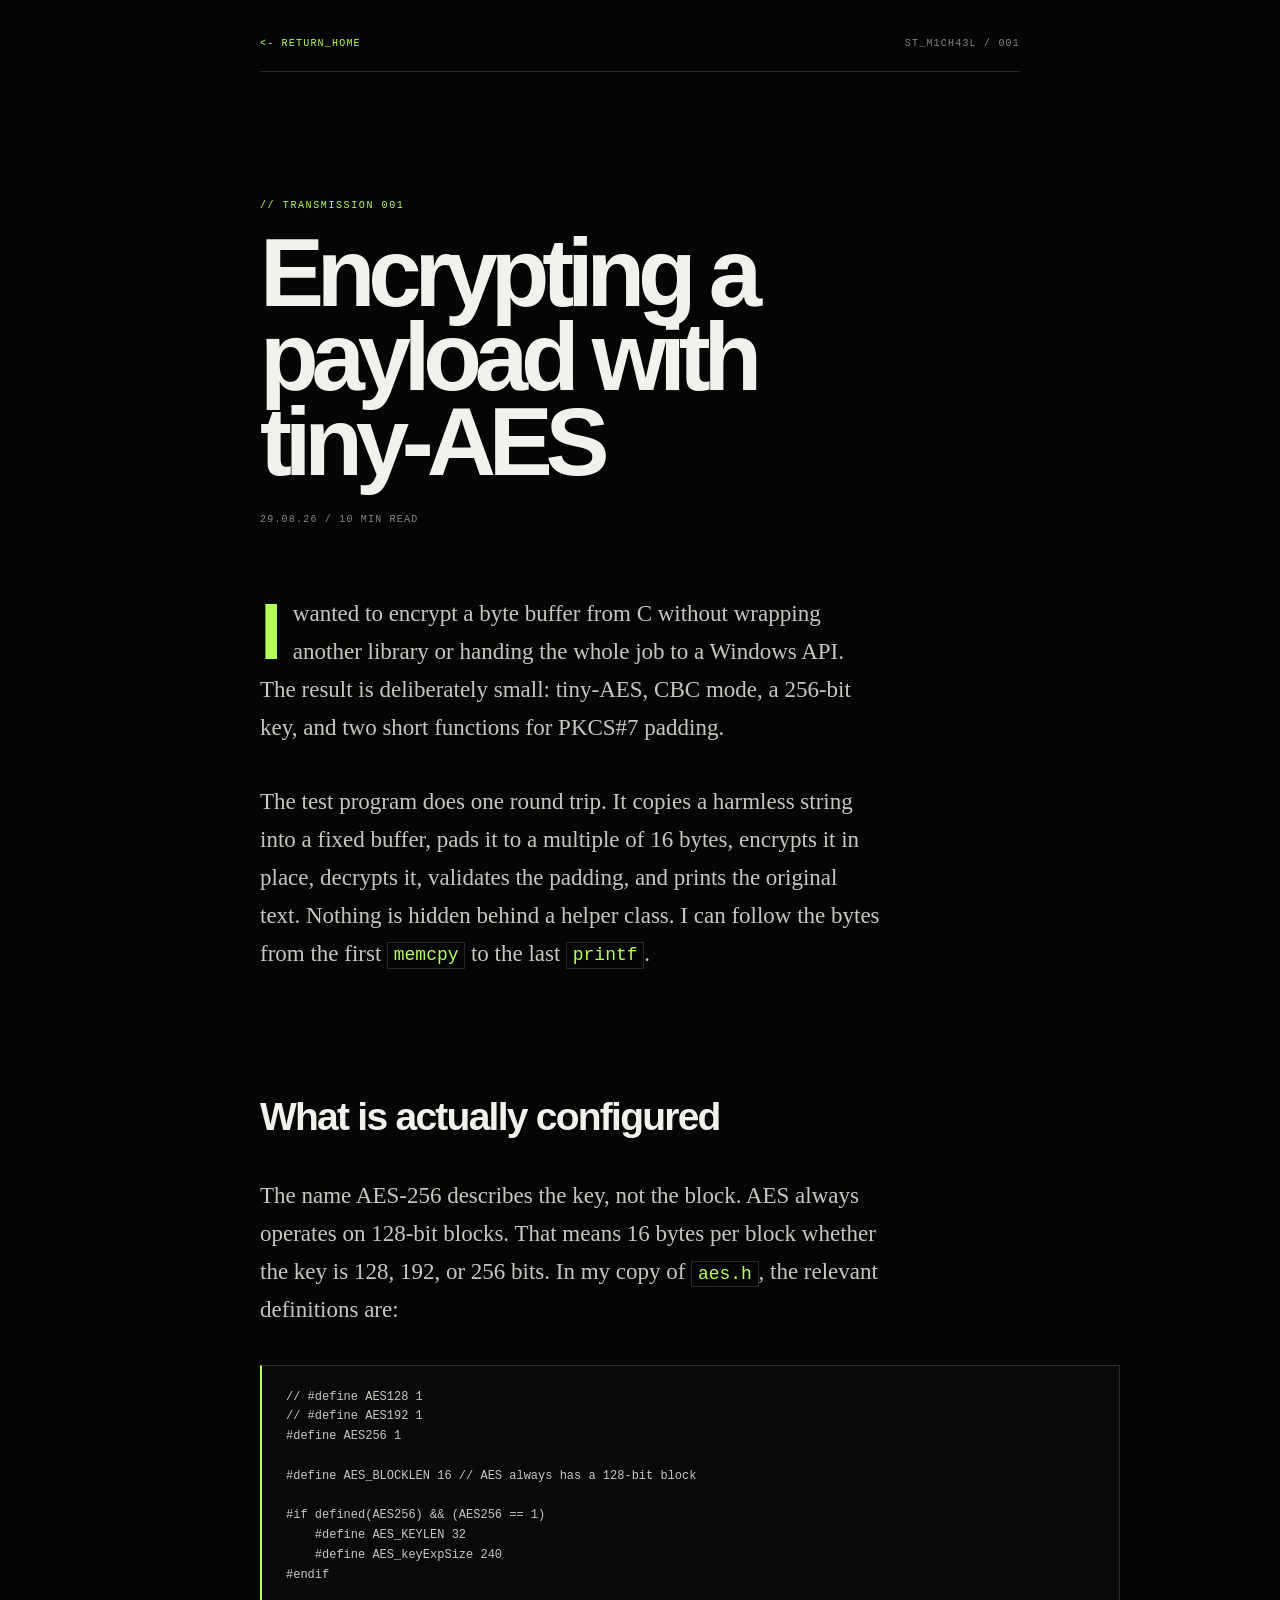
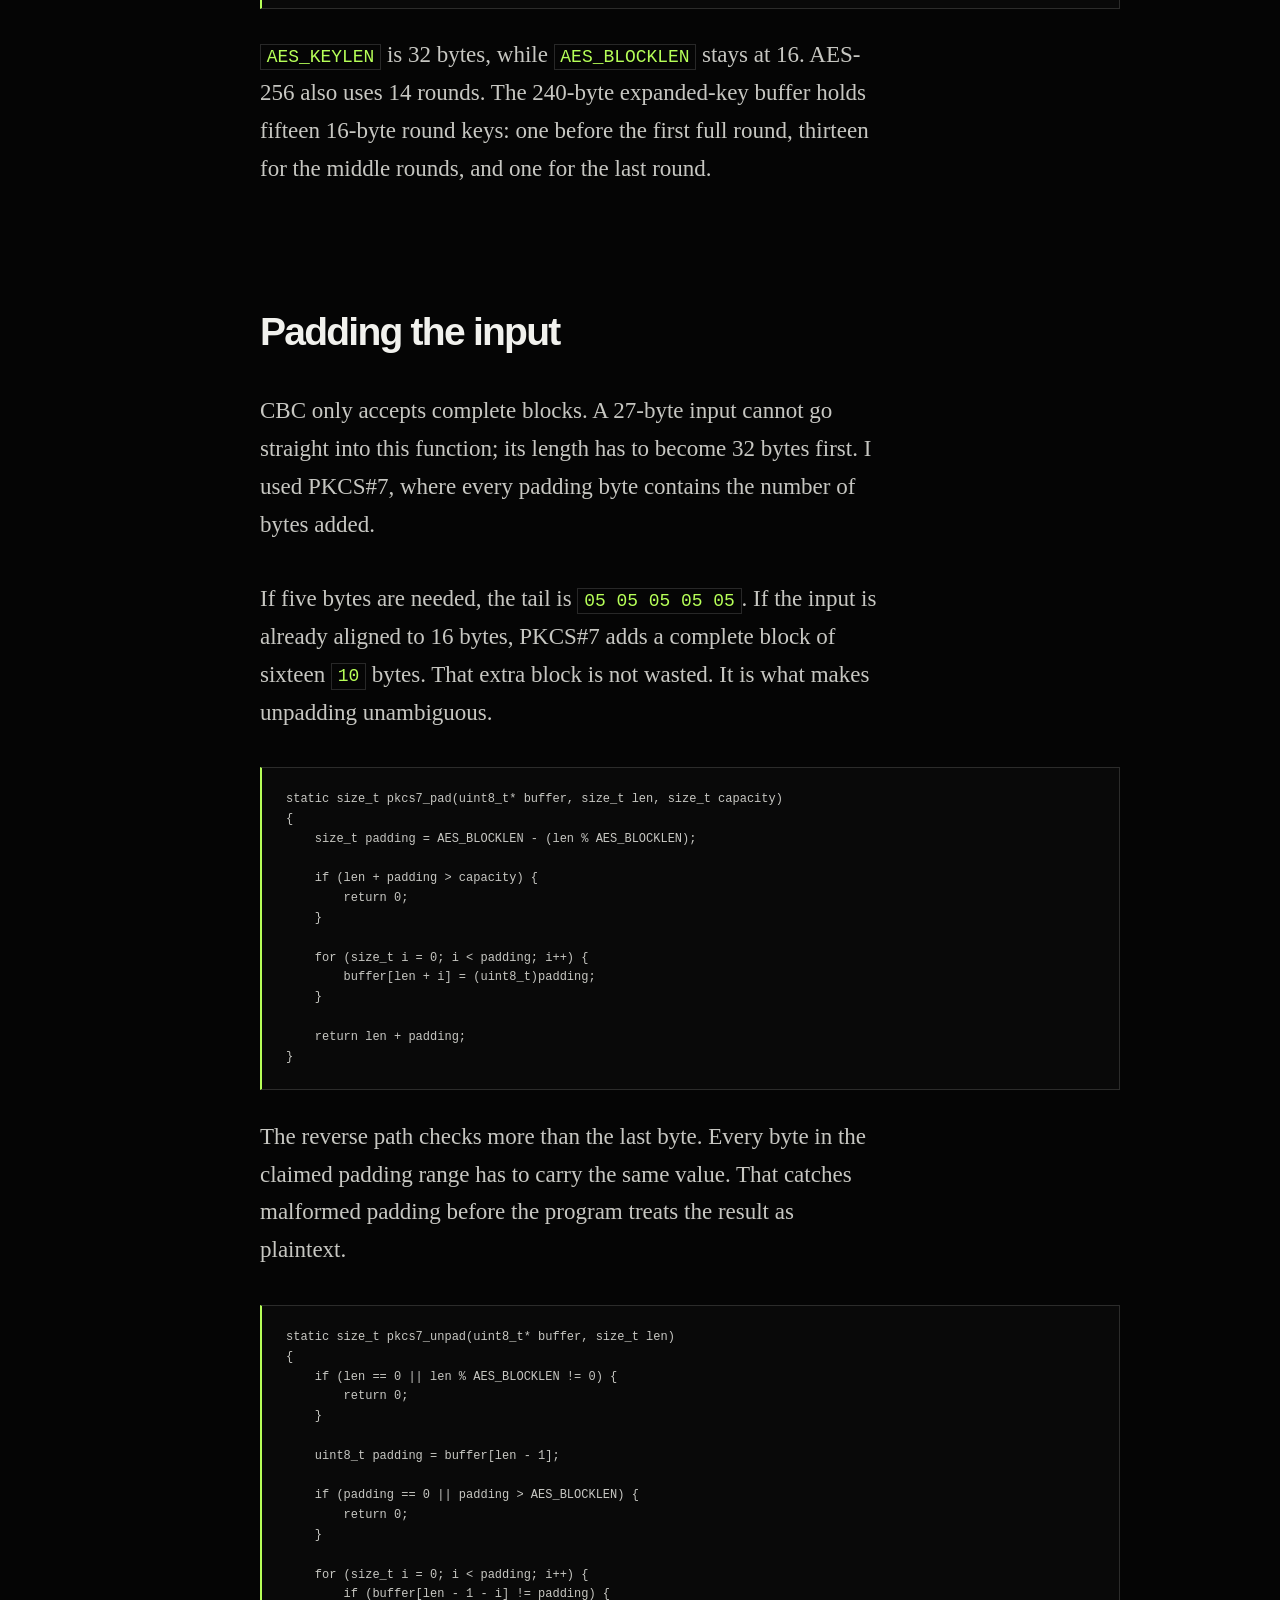
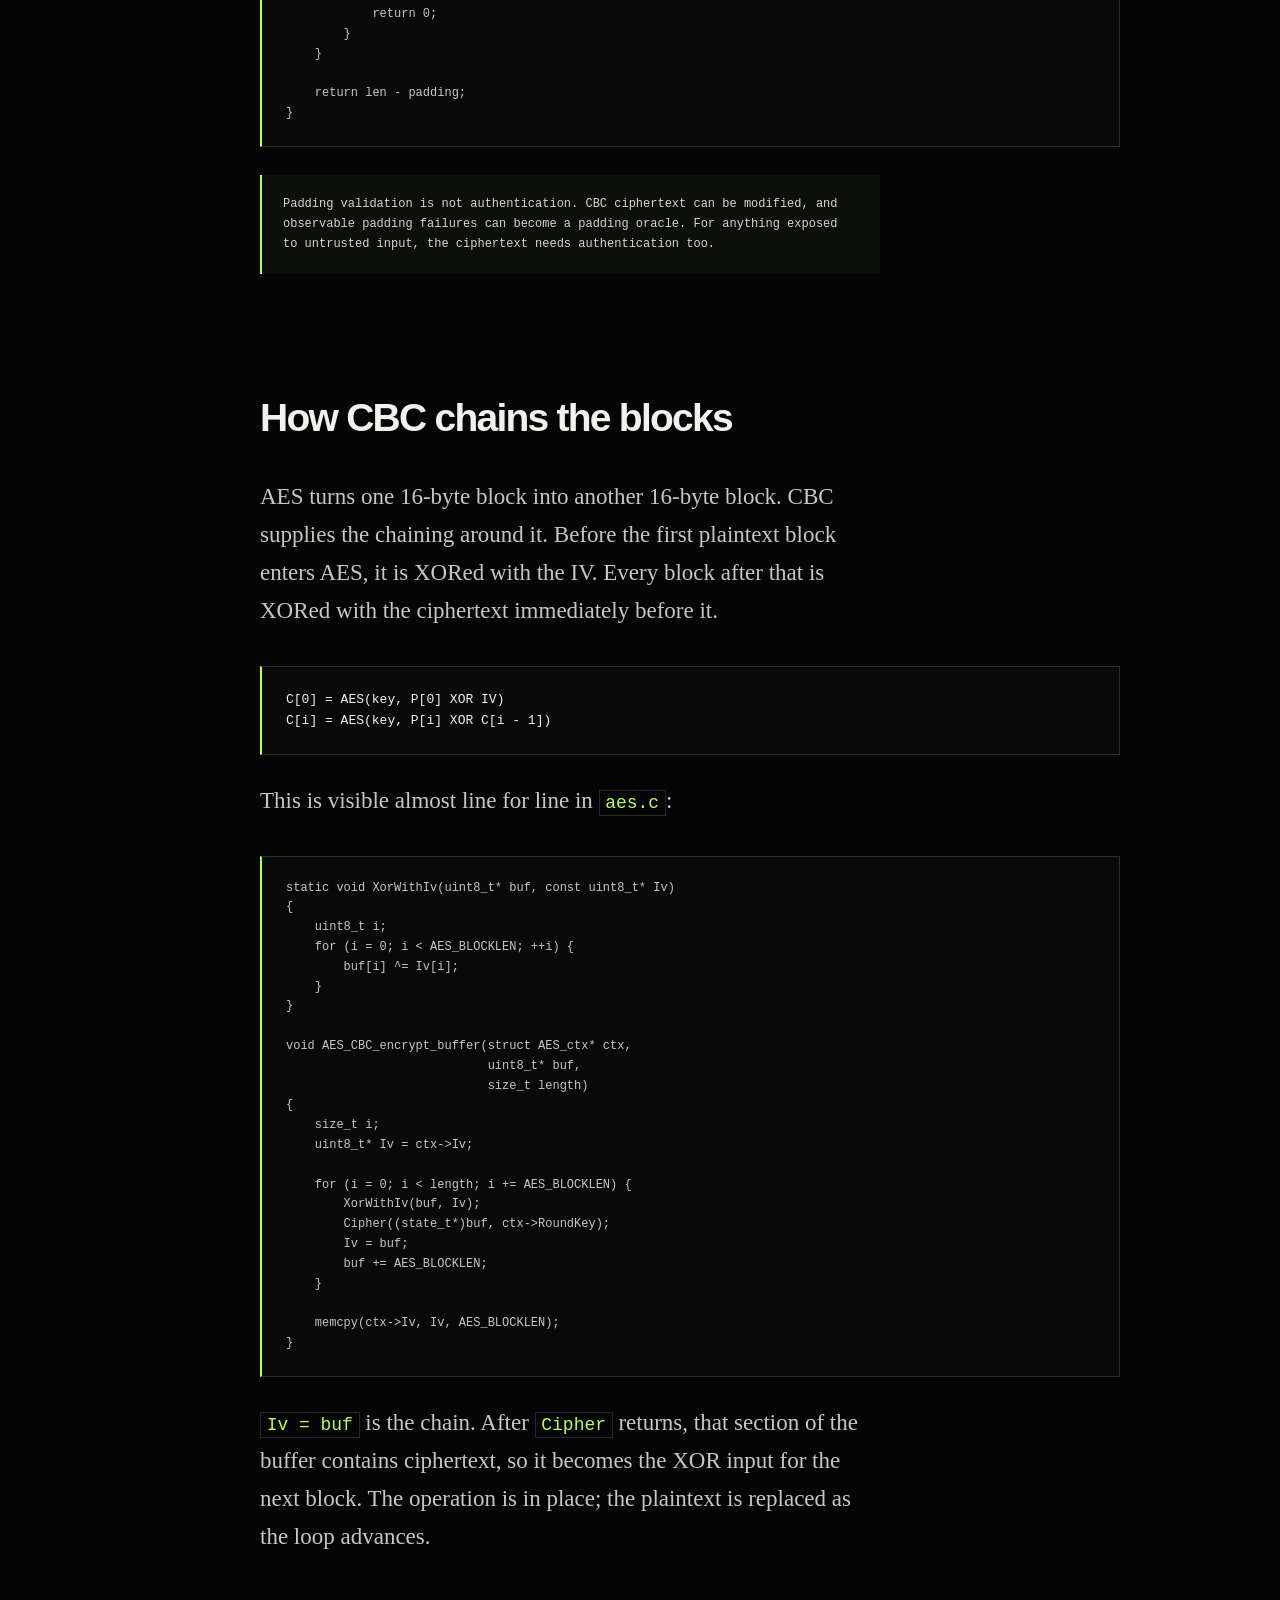
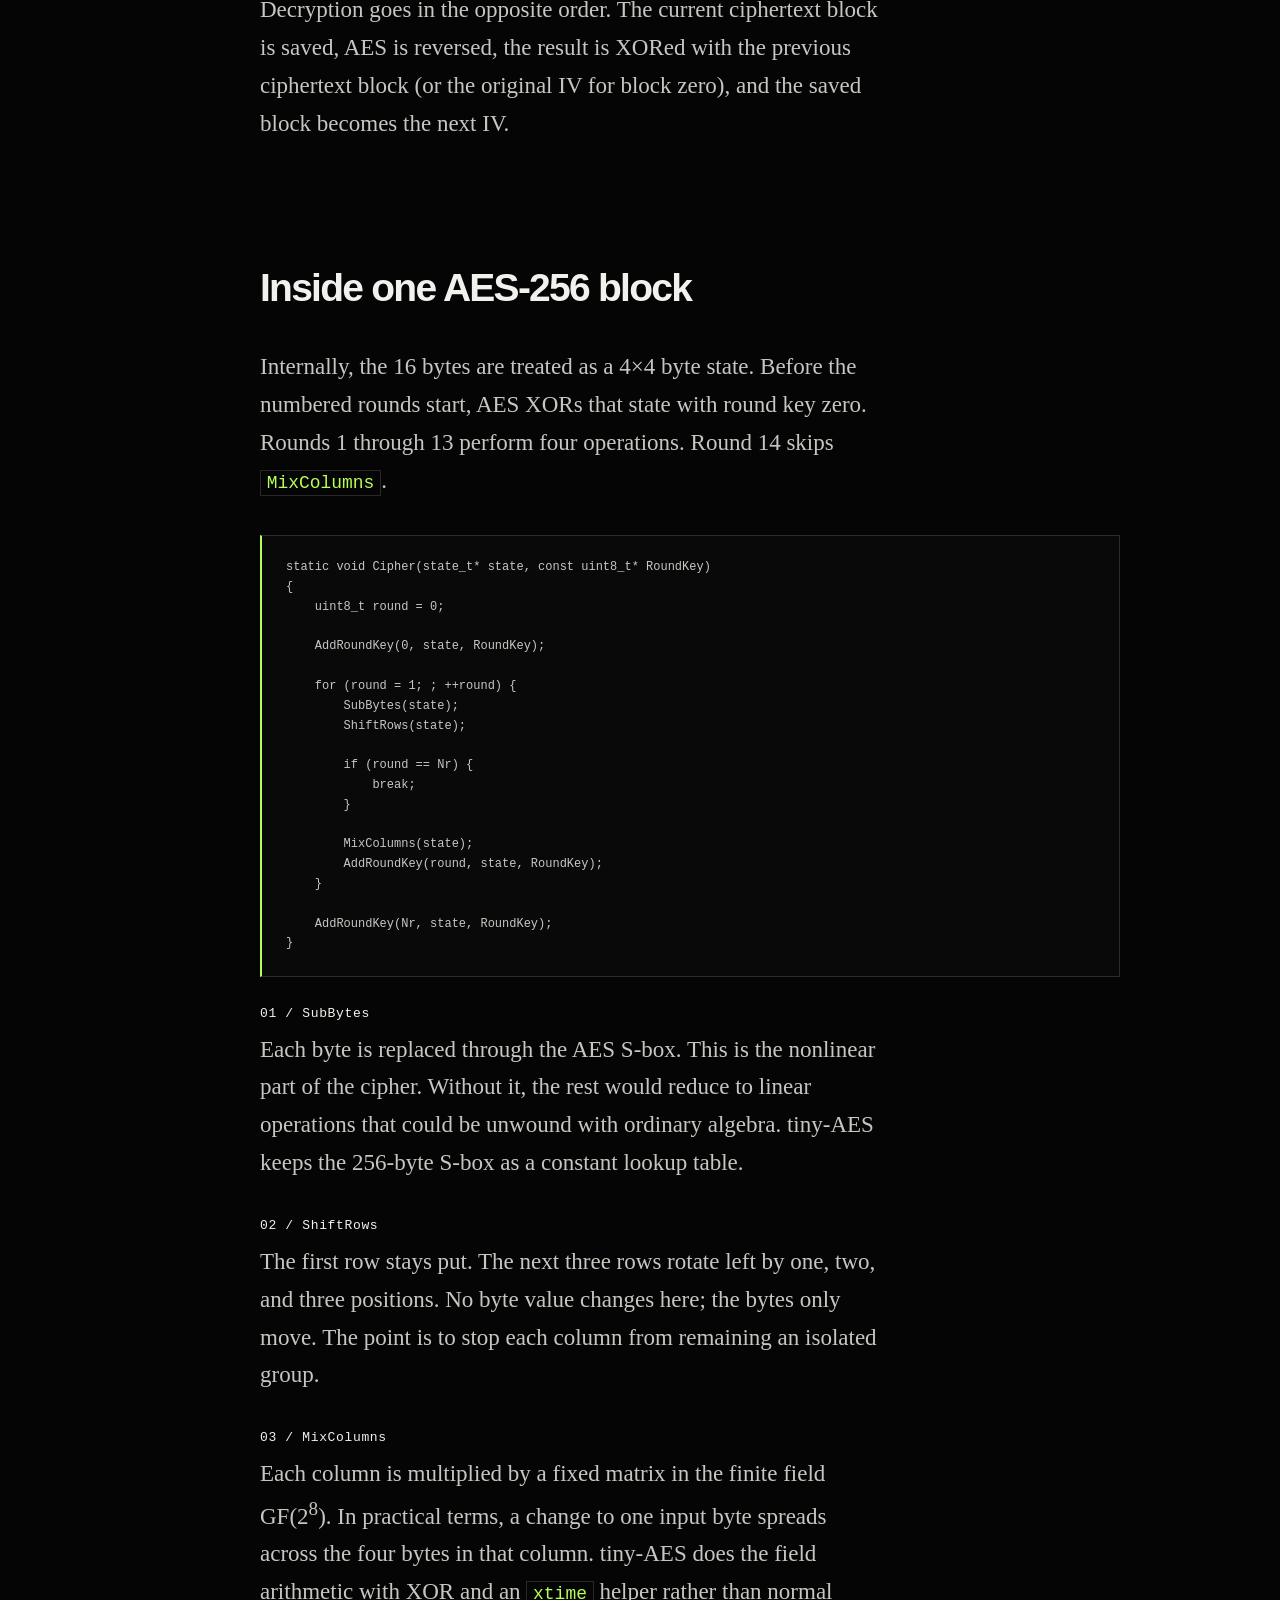
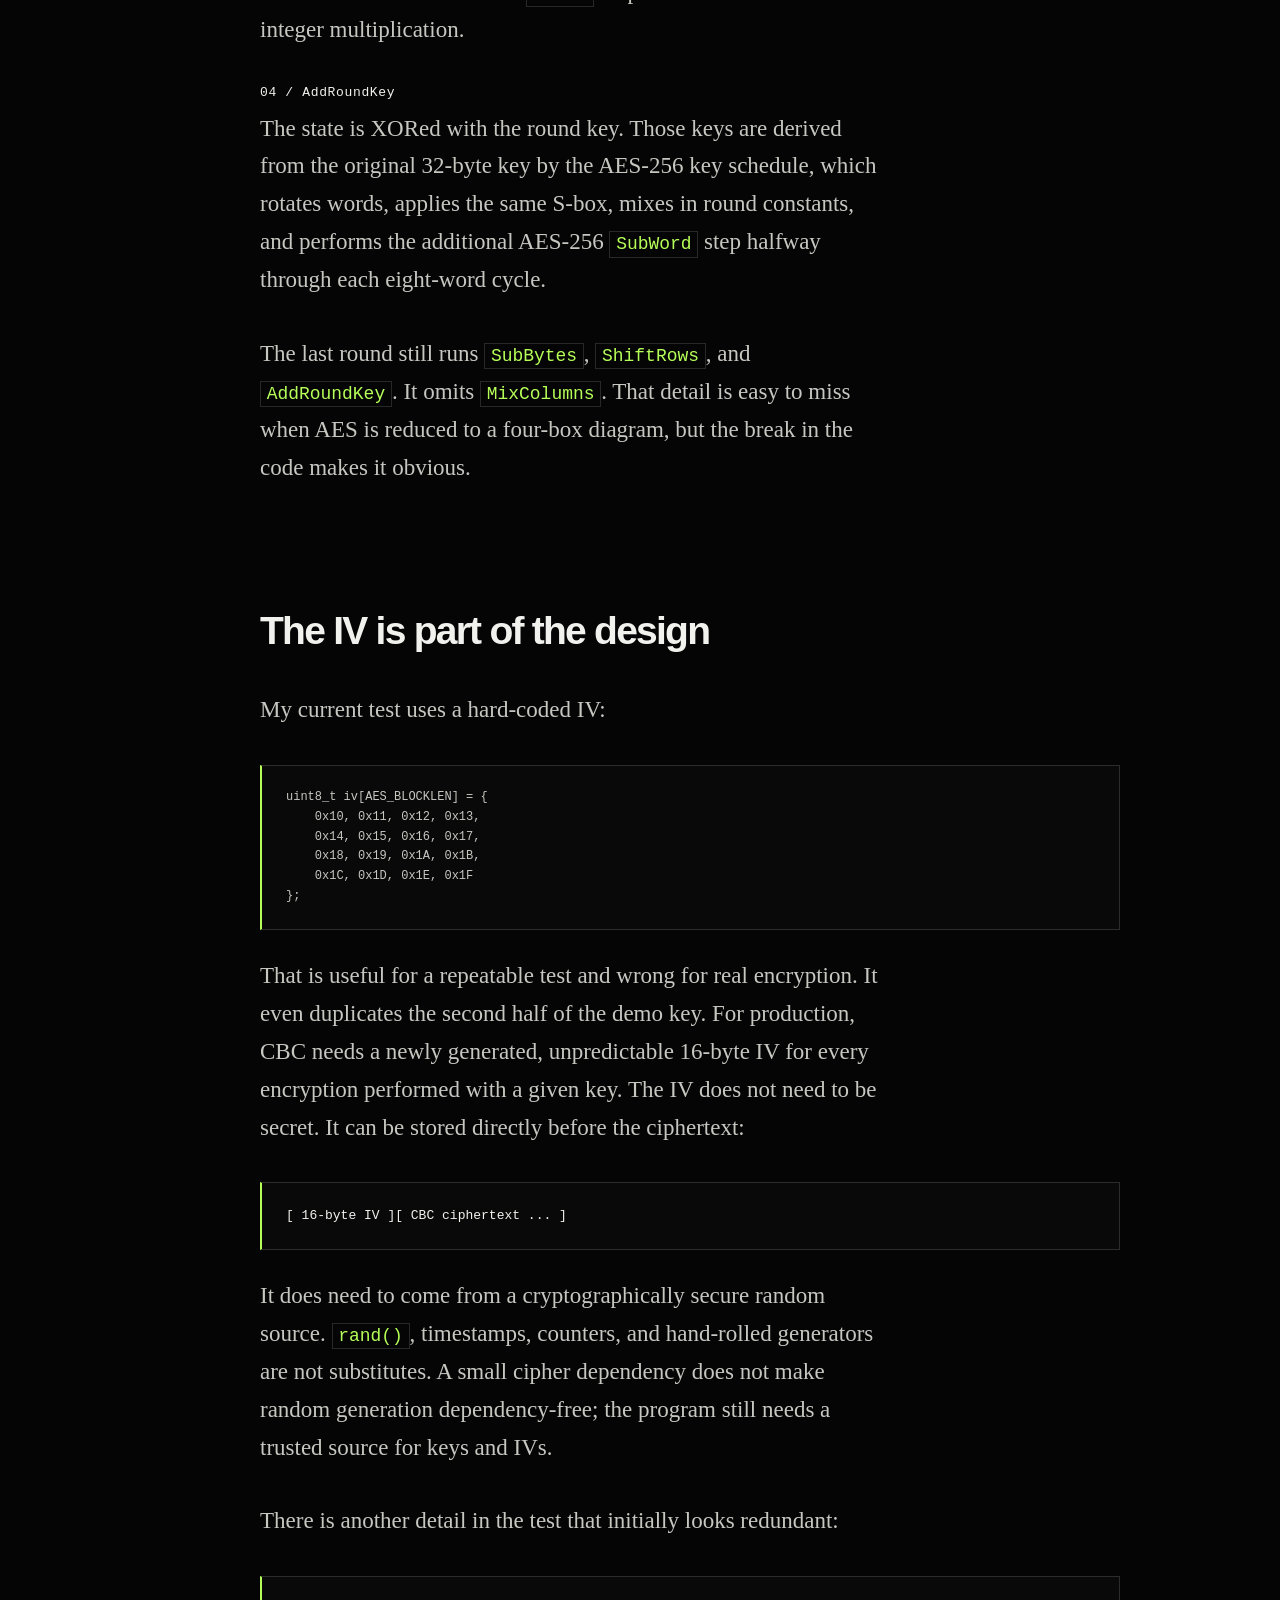
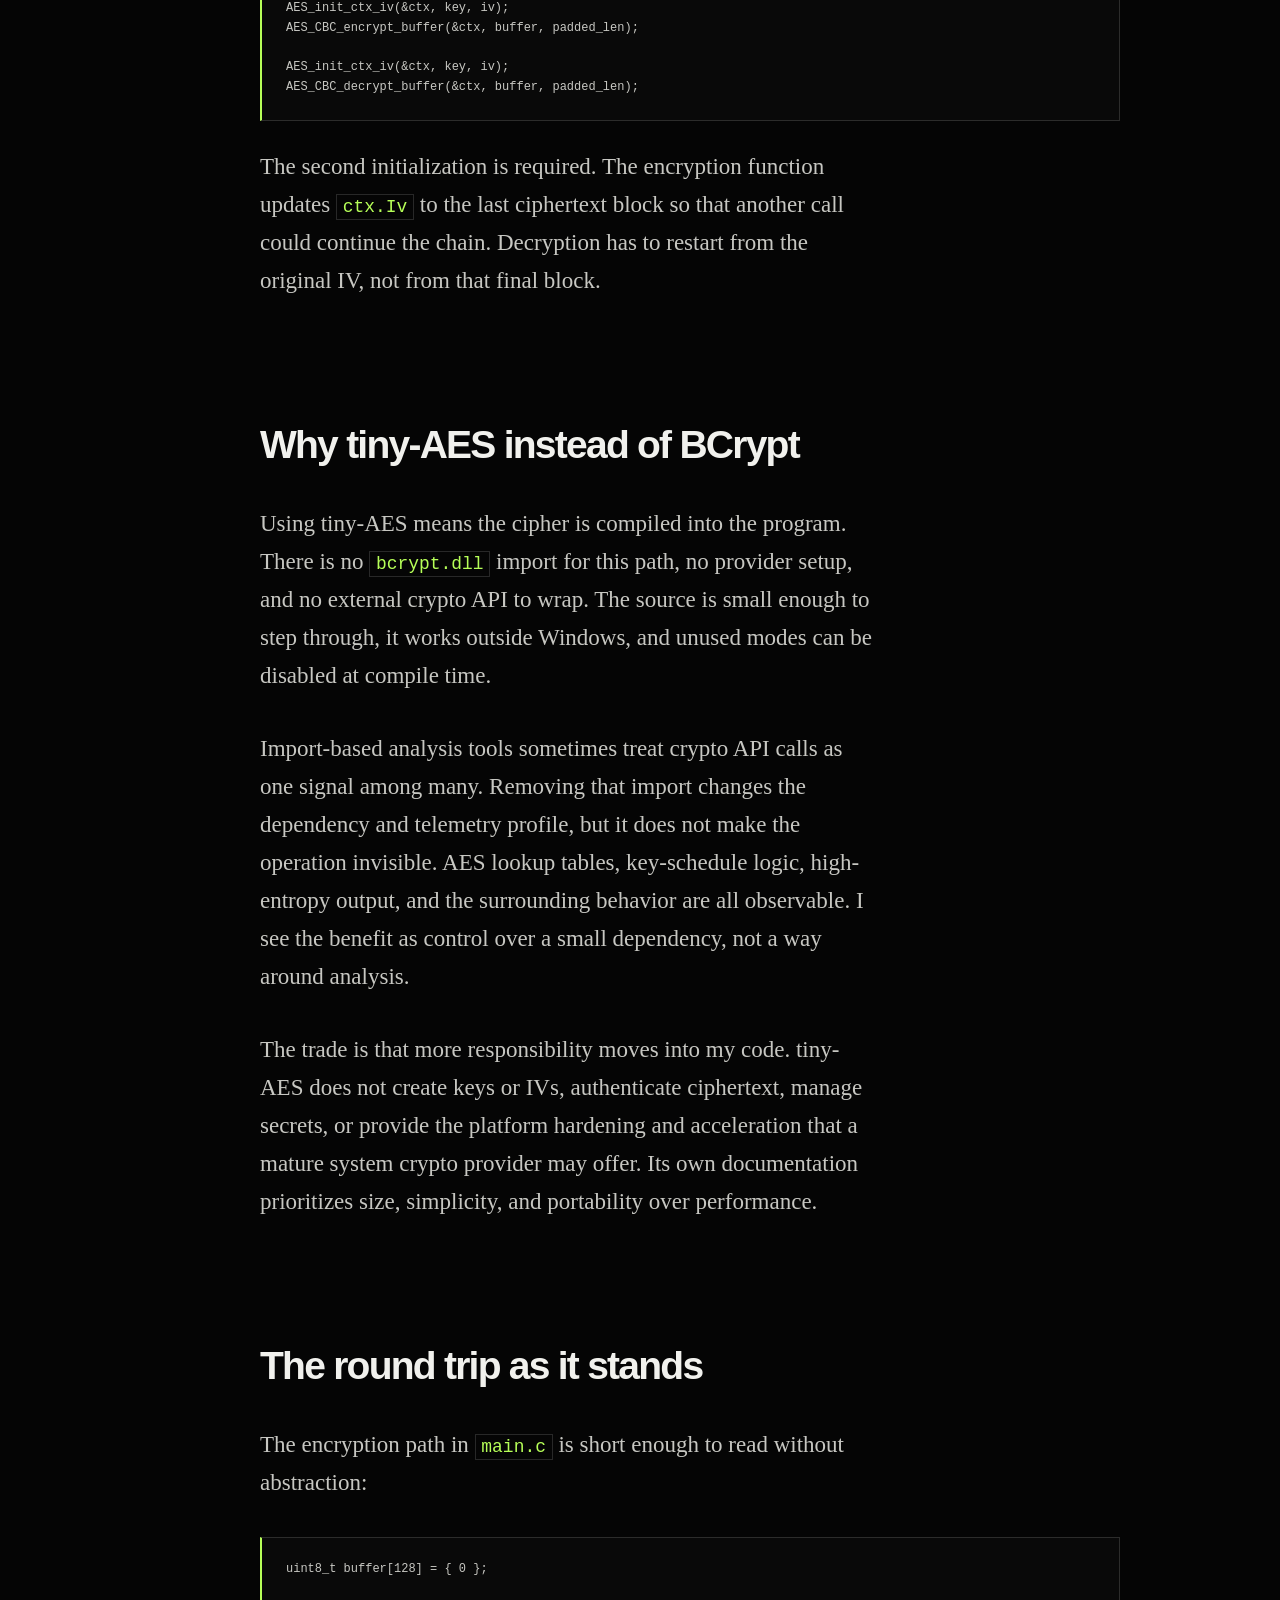
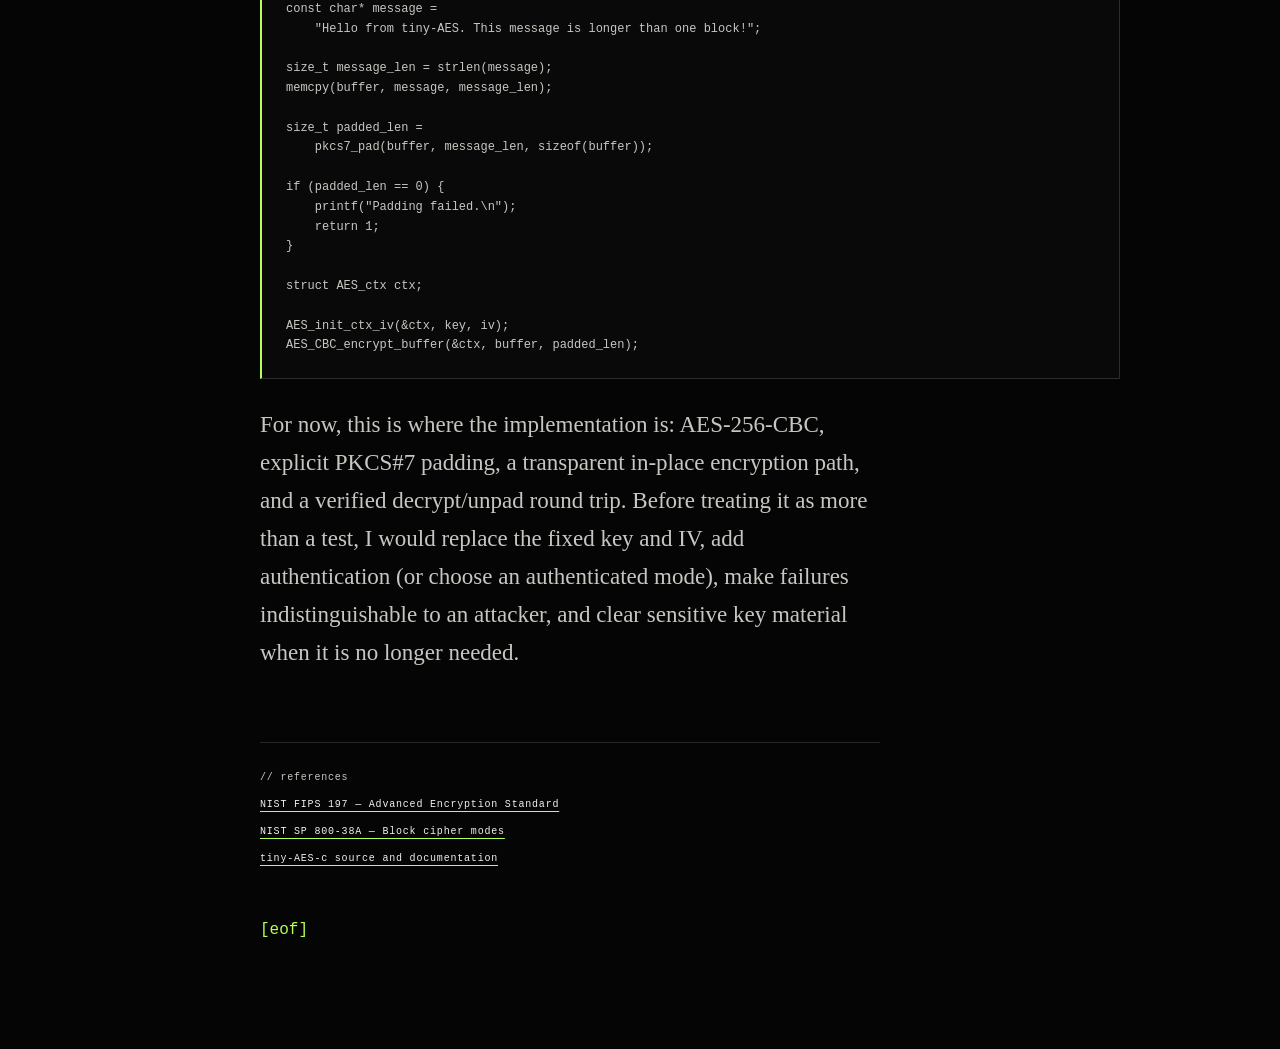
==== posts/encrypting-a-payload-with-tiny-aes.html @ c8b55ace "Publish tiny-AES CBC article" ====
<!doctype html>
<html lang="en">
  <head>
    <meta charset="UTF-8" />
    <meta name="viewport" content="width=device-width, initial-scale=1.0" />
    <meta
      name="description"
      content="A close look at AES-256-CBC, PKCS#7 padding, IV handling, and the tiny-AES implementation in C."
    />
    <meta name="theme-color" content="#050505" />
    <title>Encrypting a payload with tiny-AES — ST_M1CH43L</title>
    <link rel="icon" href="../assets/favicon.svg" type="image/svg+xml" />
    <link rel="stylesheet" href="post.css" />
  </head>
  <body>
    <main class="post-shell">
      <nav class="post-nav">
        <a href="../index.html">&lt;- return_home</a>
        <span>ST_M1CH43L / 001</span>
      </nav>

      <article>
        <p class="kicker">// transmission 001</p>
        <h1>Encrypting a payload with tiny-AES</h1>
        <p class="post-meta">29.08.26 / 10 min read</p>

        <div class="body-copy">
          <p>I wanted to encrypt a byte buffer from C without wrapping another library or handing the whole job to a Windows API. The result is deliberately small: tiny-AES, CBC mode, a 256-bit key, and two short functions for PKCS#7 padding.</p>

          <p>The test program does one round trip. It copies a harmless string into a fixed buffer, pads it to a multiple of 16 bytes, encrypts it in place, decrypts it, validates the padding, and prints the original text. Nothing is hidden behind a helper class. I can follow the bytes from the first <code>memcpy</code> to the last <code>printf</code>.</p>

          <h2>What is actually configured</h2>

          <p>The name AES-256 describes the key, not the block. AES always operates on 128-bit blocks. That means 16 bytes per block whether the key is 128, 192, or 256 bits. In my copy of <code>aes.h</code>, the relevant definitions are:</p>

          <pre><code>// #define AES128 1
// #define AES192 1
#define AES256 1

#define AES_BLOCKLEN 16 // AES always has a 128-bit block

#if defined(AES256) &amp;&amp; (AES256 == 1)
    #define AES_KEYLEN 32
    #define AES_keyExpSize 240
#endif</code></pre>

          <p><code>AES_KEYLEN</code> is 32 bytes, while <code>AES_BLOCKLEN</code> stays at 16. AES-256 also uses 14 rounds. The 240-byte expanded-key buffer holds fifteen 16-byte round keys: one before the first full round, thirteen for the middle rounds, and one for the last round.</p>

          <h2>Padding the input</h2>

          <p>CBC only accepts complete blocks. A 27-byte input cannot go straight into this function; its length has to become 32 bytes first. I used PKCS#7, where every padding byte contains the number of bytes added.</p>

          <p>If five bytes are needed, the tail is <code>05 05 05 05 05</code>. If the input is already aligned to 16 bytes, PKCS#7 adds a complete block of sixteen <code>10</code> bytes. That extra block is not wasted. It is what makes unpadding unambiguous.</p>

          <pre><code>static size_t pkcs7_pad(uint8_t* buffer, size_t len, size_t capacity)
{
    size_t padding = AES_BLOCKLEN - (len % AES_BLOCKLEN);

    if (len + padding &gt; capacity) {
        return 0;
    }

    for (size_t i = 0; i &lt; padding; i++) {
        buffer[len + i] = (uint8_t)padding;
    }

    return len + padding;
}</code></pre>

          <p>The reverse path checks more than the last byte. Every byte in the claimed padding range has to carry the same value. That catches malformed padding before the program treats the result as plaintext.</p>

          <pre><code>static size_t pkcs7_unpad(uint8_t* buffer, size_t len)
{
    if (len == 0 || len % AES_BLOCKLEN != 0) {
        return 0;
    }

    uint8_t padding = buffer[len - 1];

    if (padding == 0 || padding &gt; AES_BLOCKLEN) {
        return 0;
    }

    for (size_t i = 0; i &lt; padding; i++) {
        if (buffer[len - 1 - i] != padding) {
            return 0;
        }
    }

    return len - padding;
}</code></pre>

          <p class="note">Padding validation is not authentication. CBC ciphertext can be modified, and observable padding failures can become a padding oracle. For anything exposed to untrusted input, the ciphertext needs authentication too.</p>

          <h2>How CBC chains the blocks</h2>

          <p>AES turns one 16-byte block into another 16-byte block. CBC supplies the chaining around it. Before the first plaintext block enters AES, it is XORed with the IV. Every block after that is XORed with the ciphertext immediately before it.</p>

          <pre class="equation"><code>C[0] = AES(key, P[0] XOR IV)
C[i] = AES(key, P[i] XOR C[i - 1])</code></pre>

          <p>This is visible almost line for line in <code>aes.c</code>:</p>

          <pre><code>static void XorWithIv(uint8_t* buf, const uint8_t* Iv)
{
    uint8_t i;
    for (i = 0; i &lt; AES_BLOCKLEN; ++i) {
        buf[i] ^= Iv[i];
    }
}

void AES_CBC_encrypt_buffer(struct AES_ctx* ctx,
                            uint8_t* buf,
                            size_t length)
{
    size_t i;
    uint8_t* Iv = ctx-&gt;Iv;

    for (i = 0; i &lt; length; i += AES_BLOCKLEN) {
        XorWithIv(buf, Iv);
        Cipher((state_t*)buf, ctx-&gt;RoundKey);
        Iv = buf;
        buf += AES_BLOCKLEN;
    }

    memcpy(ctx-&gt;Iv, Iv, AES_BLOCKLEN);
}</code></pre>

          <p><code>Iv = buf</code> is the chain. After <code>Cipher</code> returns, that section of the buffer contains ciphertext, so it becomes the XOR input for the next block. The operation is in place; the plaintext is replaced as the loop advances.</p>

          <p>Decryption goes in the opposite order. The current ciphertext block is saved, AES is reversed, the result is XORed with the previous ciphertext block (or the original IV for block zero), and the saved block becomes the next IV.</p>

          <h2>Inside one AES-256 block</h2>

          <p>Internally, the 16 bytes are treated as a 4×4 byte state. Before the numbered rounds start, AES XORs that state with round key zero. Rounds 1 through 13 perform four operations. Round 14 skips <code>MixColumns</code>.</p>

          <pre><code>static void Cipher(state_t* state, const uint8_t* RoundKey)
{
    uint8_t round = 0;

    AddRoundKey(0, state, RoundKey);

    for (round = 1; ; ++round) {
        SubBytes(state);
        ShiftRows(state);

        if (round == Nr) {
            break;
        }

        MixColumns(state);
        AddRoundKey(round, state, RoundKey);
    }

    AddRoundKey(Nr, state, RoundKey);
}</code></pre>

          <h3>01 / SubBytes</h3>
          <p>Each byte is replaced through the AES S-box. This is the nonlinear part of the cipher. Without it, the rest would reduce to linear operations that could be unwound with ordinary algebra. tiny-AES keeps the 256-byte S-box as a constant lookup table.</p>

          <h3>02 / ShiftRows</h3>
          <p>The first row stays put. The next three rows rotate left by one, two, and three positions. No byte value changes here; the bytes only move. The point is to stop each column from remaining an isolated group.</p>

          <h3>03 / MixColumns</h3>
          <p>Each column is multiplied by a fixed matrix in the finite field GF(2<sup>8</sup>). In practical terms, a change to one input byte spreads across the four bytes in that column. tiny-AES does the field arithmetic with XOR and an <code>xtime</code> helper rather than normal integer multiplication.</p>

          <h3>04 / AddRoundKey</h3>
          <p>The state is XORed with the round key. Those keys are derived from the original 32-byte key by the AES-256 key schedule, which rotates words, applies the same S-box, mixes in round constants, and performs the additional AES-256 <code>SubWord</code> step halfway through each eight-word cycle.</p>

          <p>The last round still runs <code>SubBytes</code>, <code>ShiftRows</code>, and <code>AddRoundKey</code>. It omits <code>MixColumns</code>. That detail is easy to miss when AES is reduced to a four-box diagram, but the break in the code makes it obvious.</p>

          <h2>The IV is part of the design</h2>

          <p>My current test uses a hard-coded IV:</p>

          <pre><code>uint8_t iv[AES_BLOCKLEN] = {
    0x10, 0x11, 0x12, 0x13,
    0x14, 0x15, 0x16, 0x17,
    0x18, 0x19, 0x1A, 0x1B,
    0x1C, 0x1D, 0x1E, 0x1F
};</code></pre>

          <p>That is useful for a repeatable test and wrong for real encryption. It even duplicates the second half of the demo key. For production, CBC needs a newly generated, unpredictable 16-byte IV for every encryption performed with a given key. The IV does not need to be secret. It can be stored directly before the ciphertext:</p>

          <pre class="equation"><code>[ 16-byte IV ][ CBC ciphertext ... ]</code></pre>

          <p>It does need to come from a cryptographically secure random source. <code>rand()</code>, timestamps, counters, and hand-rolled generators are not substitutes. A small cipher dependency does not make random generation dependency-free; the program still needs a trusted source for keys and IVs.</p>

          <p>There is another detail in the test that initially looks redundant:</p>

          <pre><code>AES_init_ctx_iv(&amp;ctx, key, iv);
AES_CBC_encrypt_buffer(&amp;ctx, buffer, padded_len);

AES_init_ctx_iv(&amp;ctx, key, iv);
AES_CBC_decrypt_buffer(&amp;ctx, buffer, padded_len);</code></pre>

          <p>The second initialization is required. The encryption function updates <code>ctx.Iv</code> to the last ciphertext block so that another call could continue the chain. Decryption has to restart from the original IV, not from that final block.</p>

          <h2>Why tiny-AES instead of BCrypt</h2>

          <p>Using tiny-AES means the cipher is compiled into the program. There is no <code>bcrypt.dll</code> import for this path, no provider setup, and no external crypto API to wrap. The source is small enough to step through, it works outside Windows, and unused modes can be disabled at compile time.</p>

          <p>Import-based analysis tools sometimes treat crypto API calls as one signal among many. Removing that import changes the dependency and telemetry profile, but it does not make the operation invisible. AES lookup tables, key-schedule logic, high-entropy output, and the surrounding behavior are all observable. I see the benefit as control over a small dependency, not a way around analysis.</p>

          <p>The trade is that more responsibility moves into my code. tiny-AES does not create keys or IVs, authenticate ciphertext, manage secrets, or provide the platform hardening and acceleration that a mature system crypto provider may offer. Its own documentation prioritizes size, simplicity, and portability over performance.</p>

          <h2>The round trip as it stands</h2>

          <p>The encryption path in <code>main.c</code> is short enough to read without abstraction:</p>

          <pre><code>uint8_t buffer[128] = { 0 };

const char* message =
    "Hello from tiny-AES. This message is longer than one block!";

size_t message_len = strlen(message);
memcpy(buffer, message, message_len);

size_t padded_len =
    pkcs7_pad(buffer, message_len, sizeof(buffer));

if (padded_len == 0) {
    printf("Padding failed.\n");
    return 1;
}

struct AES_ctx ctx;

AES_init_ctx_iv(&amp;ctx, key, iv);
AES_CBC_encrypt_buffer(&amp;ctx, buffer, padded_len);</code></pre>

          <p>For now, this is where the implementation is: AES-256-CBC, explicit PKCS#7 padding, a transparent in-place encryption path, and a verified decrypt/unpad round trip. Before treating it as more than a test, I would replace the fixed key and IV, add authentication (or choose an authenticated mode), make failures indistinguishable to an attacker, and clear sensitive key material when it is no longer needed.</p>

          <div class="sources">
            <p>// references</p>
            <p><a href="https://csrc.nist.gov/pubs/fips/197/final" rel="noreferrer">NIST FIPS 197 — Advanced Encryption Standard</a></p>
            <p><a href="https://csrc.nist.gov/pubs/sp/800/38/a/final" rel="noreferrer">NIST SP 800-38A — Block cipher modes</a></p>
            <p><a href="https://github.com/kokke/tiny-AES-C" rel="noreferrer">tiny-AES-c source and documentation</a></p>
          </div>
        </div>

        <div class="endmark">[eof]</div>
      </article>
    </main>
  </body>
</html>
---- posts/post.css ----
:root {
  color-scheme: dark;
  --black: #050505;
  --white: #f1f1ed;
  --muted: #858581;
  --line: rgba(241, 241, 237, 0.15);
  --acid: #b6ff58;
  --mono: "SFMono-Regular", "Cascadia Code", "Liberation Mono", Menlo, Consolas, monospace;
}

* { box-sizing: border-box; }
html { background: var(--black); }
body {
  min-width: 320px;
  margin: 0;
  background: var(--black);
  color: var(--white);
  font-family: Arial, Helvetica, sans-serif;
  -webkit-font-smoothing: antialiased;
}

.post-shell {
  width: min(100% - 40px, 760px);
  margin: 0 auto;
  padding: 38px 0 110px;
}

.post-nav {
  display: flex;
  justify-content: space-between;
  border-bottom: 1px solid var(--line);
  padding-bottom: 22px;
  font-family: var(--mono);
  font-size: 10px;
  letter-spacing: .12em;
  text-transform: uppercase;
}

.post-nav a { color: var(--acid); text-decoration: none; }
.post-nav span { color: var(--muted); }

article { padding-top: clamp(70px, 12vw, 128px); }
.kicker {
  margin: 0 0 20px;
  color: var(--acid);
  font-family: var(--mono);
  font-size: 10px;
  letter-spacing: .16em;
  text-transform: uppercase;
}

h1 {
  max-width: 680px;
  margin: 0 0 30px;
  font-size: clamp(48px, 9vw, 96px);
  font-weight: 700;
  letter-spacing: -.075em;
  line-height: .88;
}

.post-meta {
  margin-bottom: 70px;
  color: var(--muted);
  font-family: var(--mono);
  font-size: 10px;
  letter-spacing: .12em;
  text-transform: uppercase;
}

.body-copy { max-width: 620px; }
.body-copy p {
  margin: 0 0 1.55em;
  color: #c7c7c2;
  font-family: Georgia, "Times New Roman", serif;
  font-size: clamp(19px, 2.4vw, 23px);
  line-height: 1.65;
}

.body-copy h2 {
  margin: 3.2em 0 1em;
  color: var(--white);
  font-size: clamp(27px, 4vw, 39px);
  font-weight: 700;
  letter-spacing: -.045em;
  line-height: 1.05;
}

.body-copy h3 {
  margin: 2.2em 0 .75em;
  color: var(--white);
  font-family: var(--mono);
  font-size: 13px;
  font-weight: 400;
  letter-spacing: .05em;
}

.body-copy a {
  color: var(--white);
  text-decoration-color: var(--acid);
  text-decoration-thickness: 1px;
  text-underline-offset: 4px;
}

.body-copy code {
  font-family: var(--mono);
}

.body-copy p code,
.body-copy li code {
  padding: .12em .32em;
  border: 1px solid var(--line);
  color: var(--acid);
  font-size: .78em;
}

.body-copy pre {
  width: min(860px, calc(100vw - 40px));
  margin: 2.1em 0;
  overflow-x: auto;
  border: 1px solid var(--line);
  border-left: 2px solid var(--acid);
  background: #090909;
  scrollbar-color: var(--muted) var(--black);
}

.body-copy pre code {
  display: block;
  width: max-content;
  min-width: 100%;
  padding: 22px 24px;
  color: #c7c7c2;
  font-size: 12px;
  line-height: 1.65;
  tab-size: 4;
}

.body-copy ul {
  margin: -0.25em 0 1.8em;
  padding-left: 1.2em;
  color: #c7c7c2;
  font-family: Georgia, "Times New Roman", serif;
  font-size: clamp(18px, 2.3vw, 22px);
  line-height: 1.55;
}

.body-copy li {
  margin-bottom: .65em;
  padding-left: .25em;
}

.body-copy li::marker {
  color: var(--acid);
}

.body-copy .equation code {
  color: var(--white);
  font-size: 13px;
}

.body-copy .note {
  margin: 2.3em 0;
  padding: 19px 21px;
  border-left: 2px solid var(--acid);
  background: rgba(182, 255, 88, .045);
  color: #d5d5d0;
  font-family: var(--mono);
  font-size: 12px;
  line-height: 1.7;
}

.sources {
  margin-top: 70px;
  padding-top: 26px;
  border-top: 1px solid var(--line);
}

.sources p {
  margin-bottom: 1em;
  font-family: var(--mono);
  font-size: 10px;
  letter-spacing: .08em;
  line-height: 1.7;
}

.body-copy p:first-child::first-letter {
  float: left;
  margin: .07em .13em 0 0;
  color: var(--acid);
  font-family: Arial, Helvetica, sans-serif;
  font-size: 3.5em;
  font-weight: 700;
  line-height: .75;
}

.endmark {
  margin-top: 54px;
  color: var(--acid);
  font-family: var(--mono);
}

@media (max-width: 540px) {
  .post-shell { padding-top: 24px; }
  .post-nav span { display: none; }
  .post-meta { margin-bottom: 48px; }
  .body-copy pre code { padding: 18px; font-size: 11px; }
}
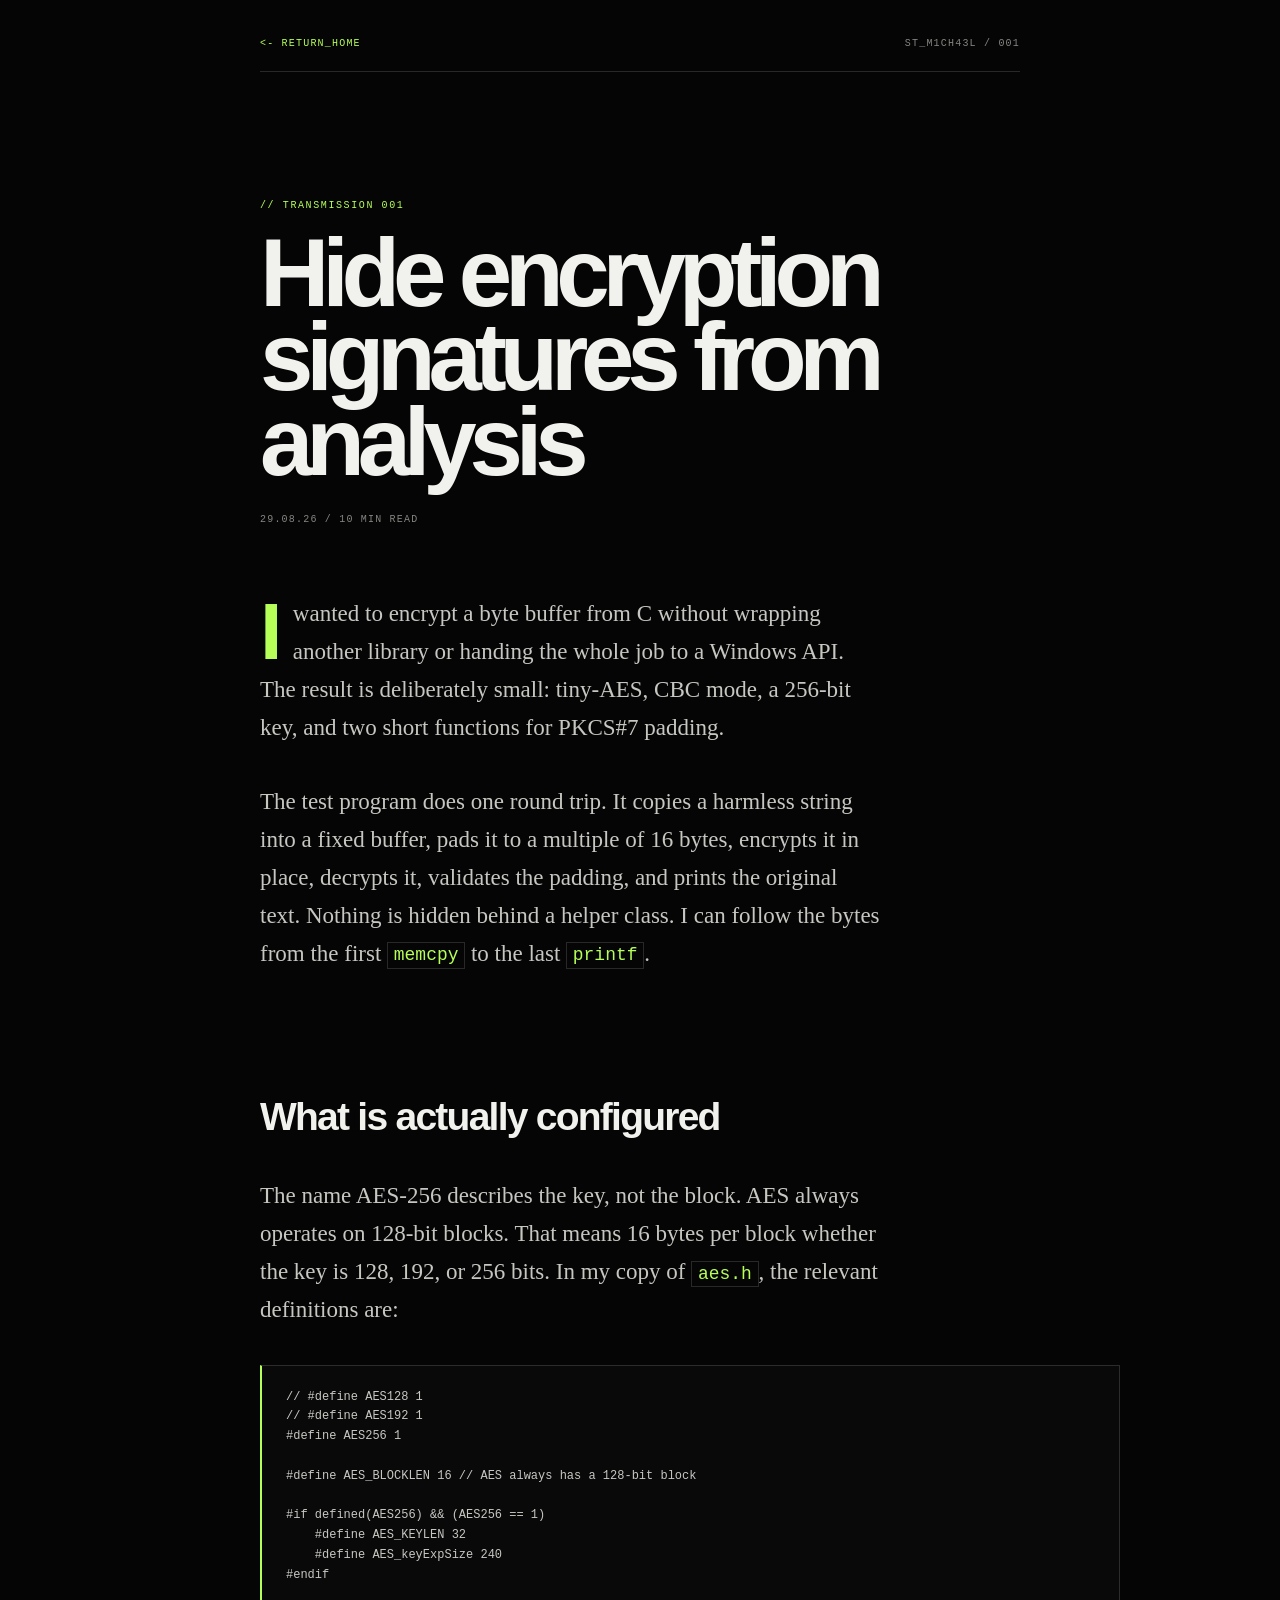
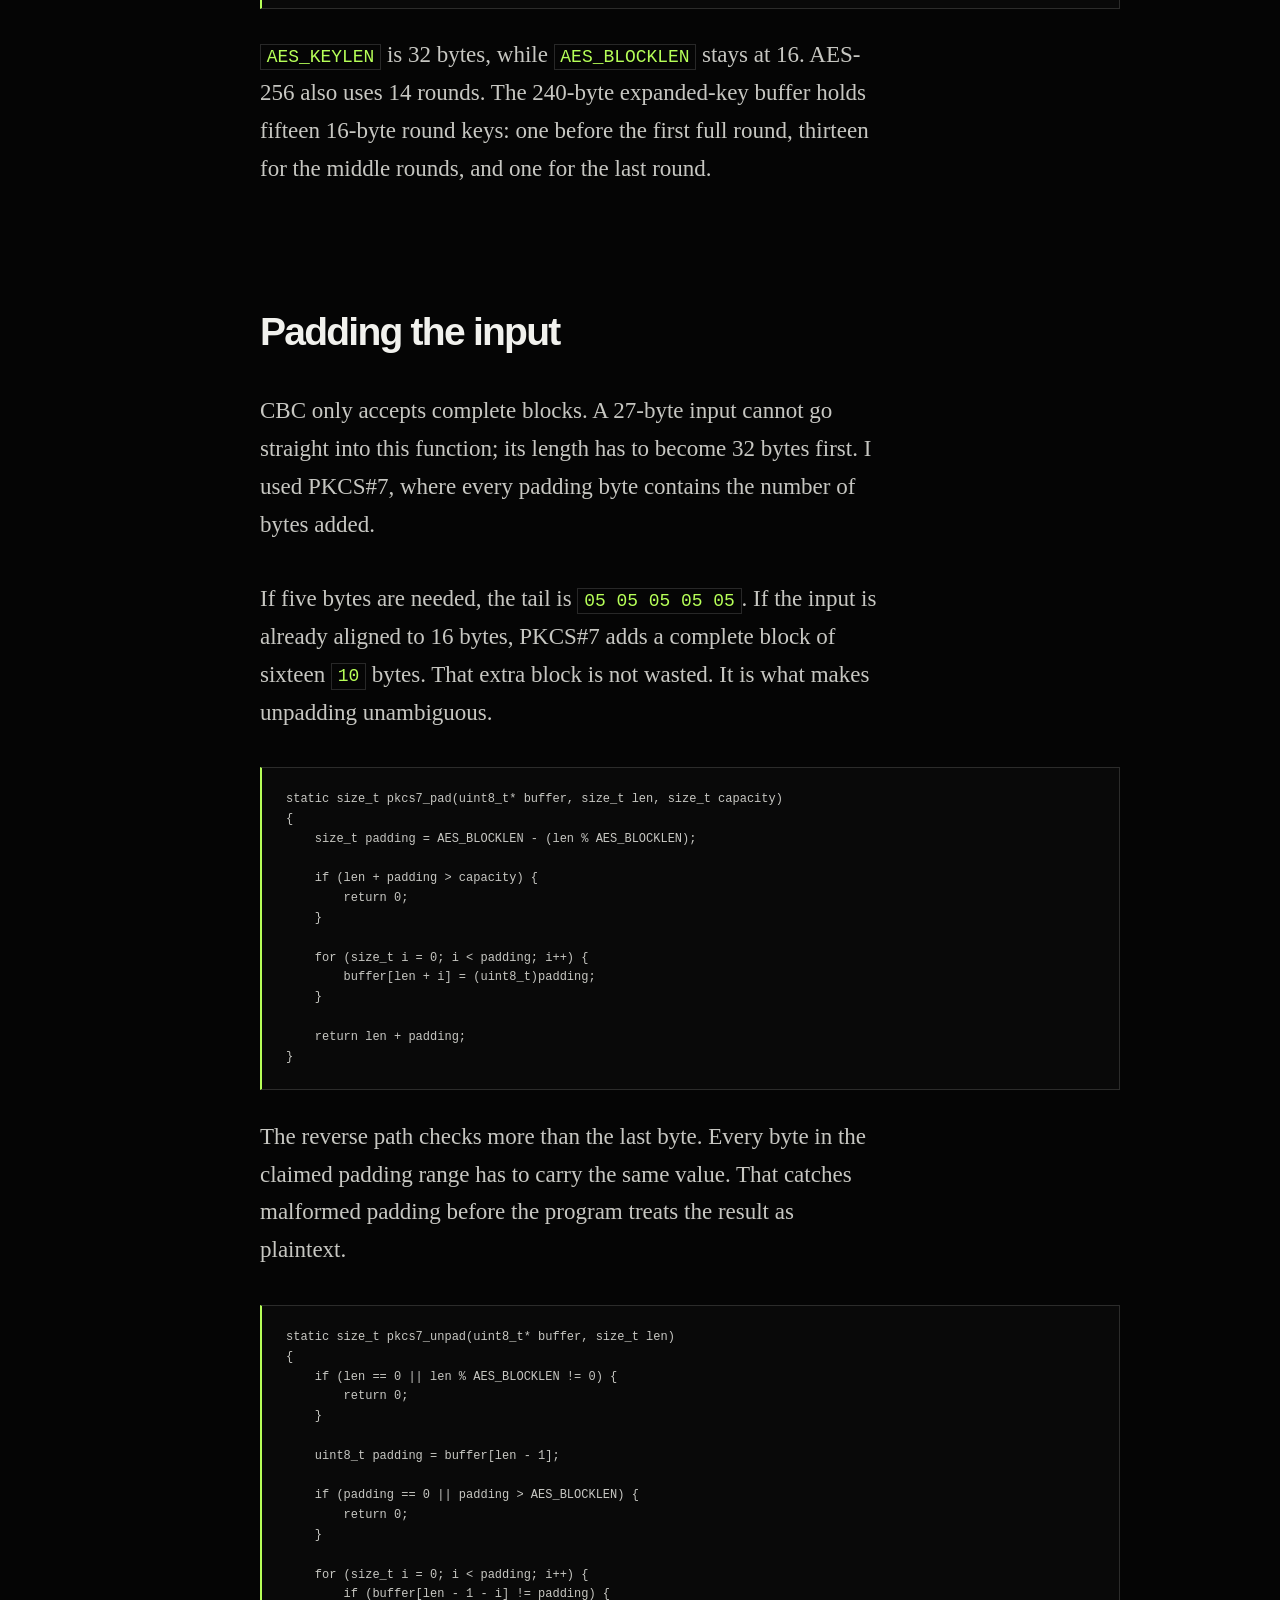
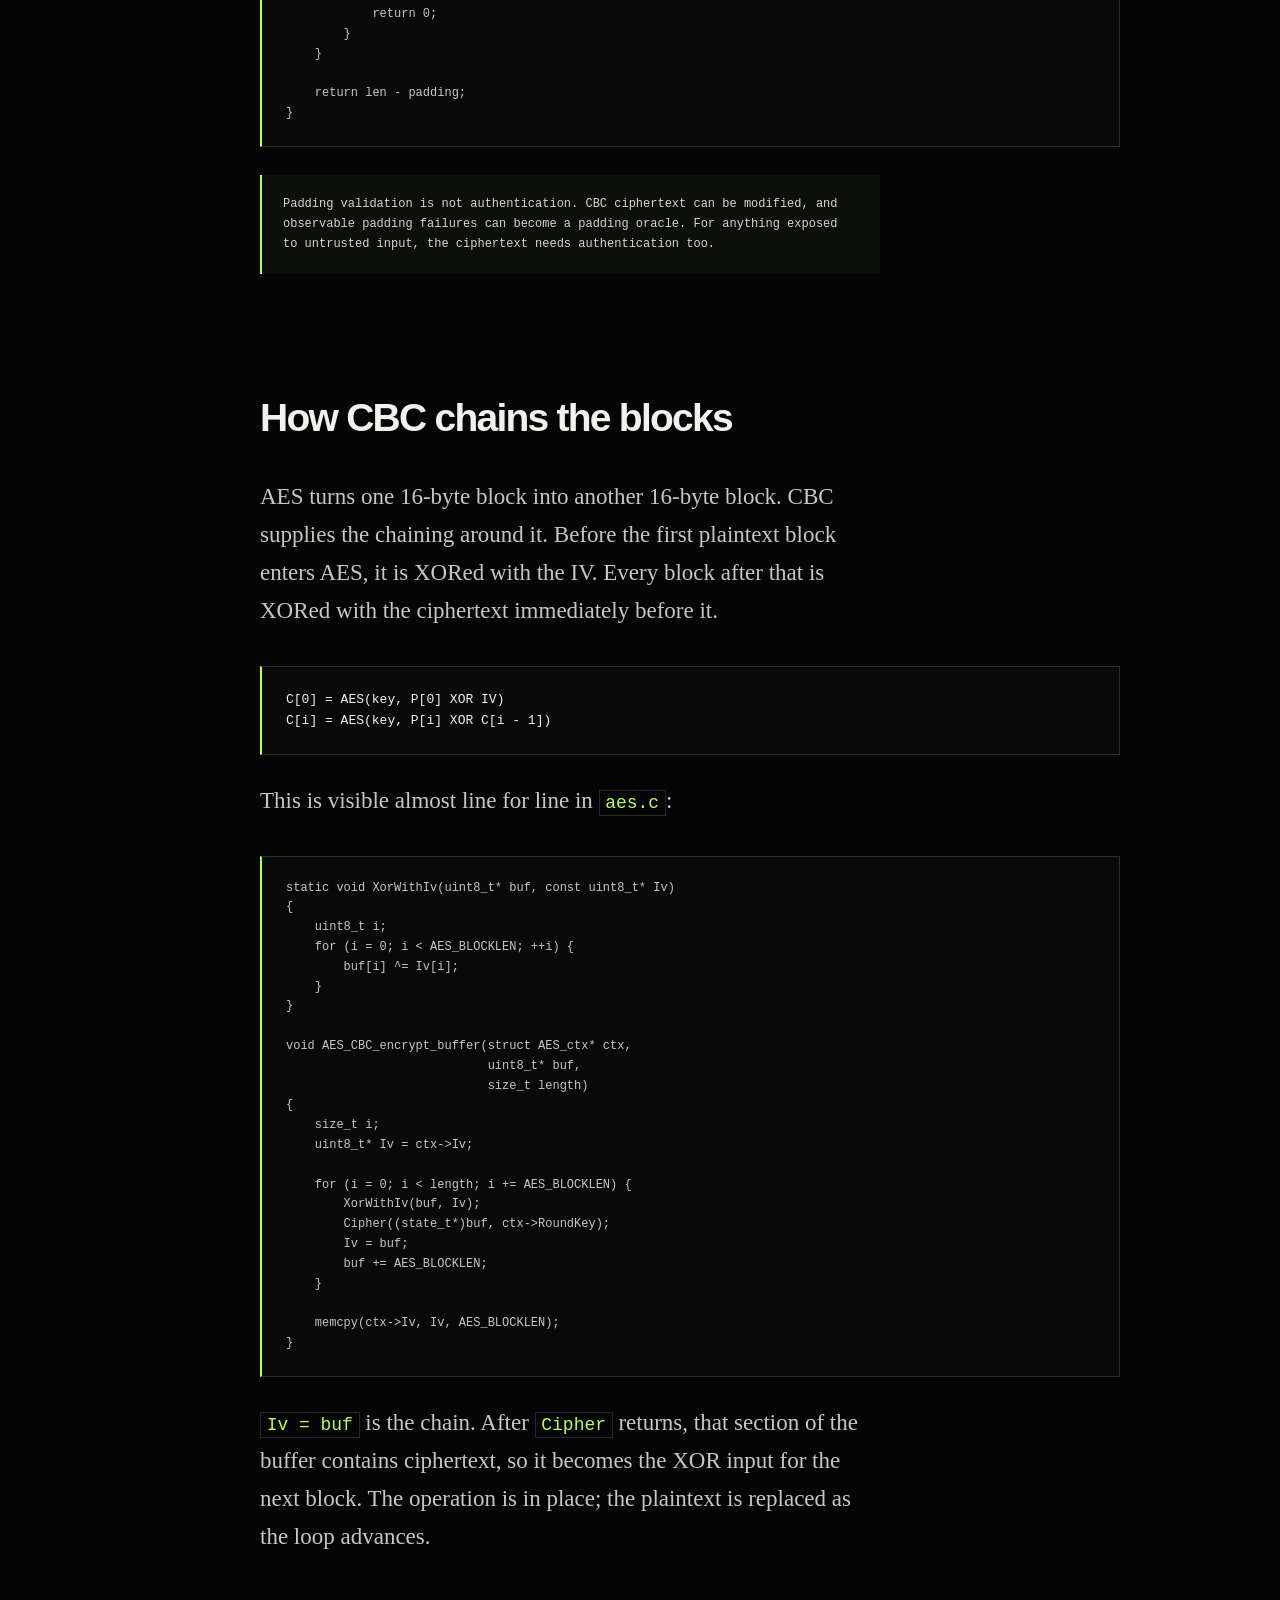
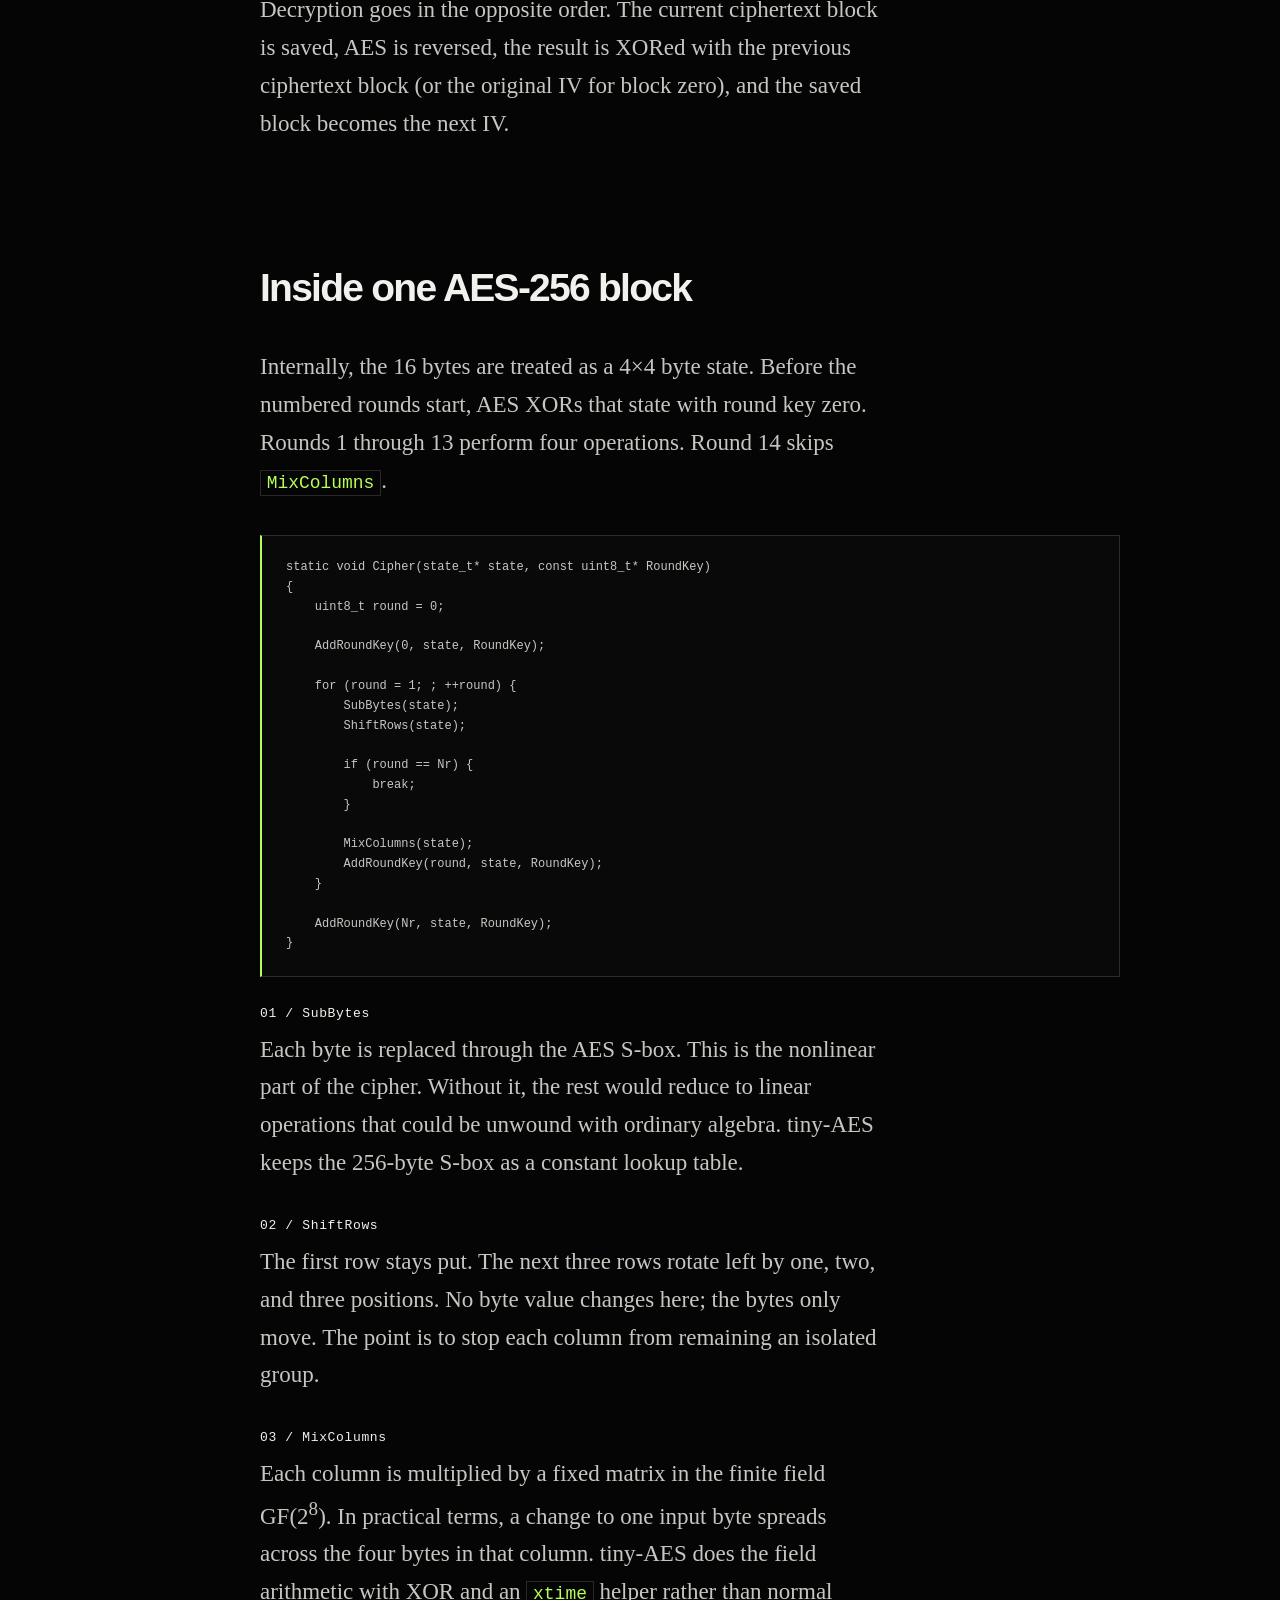
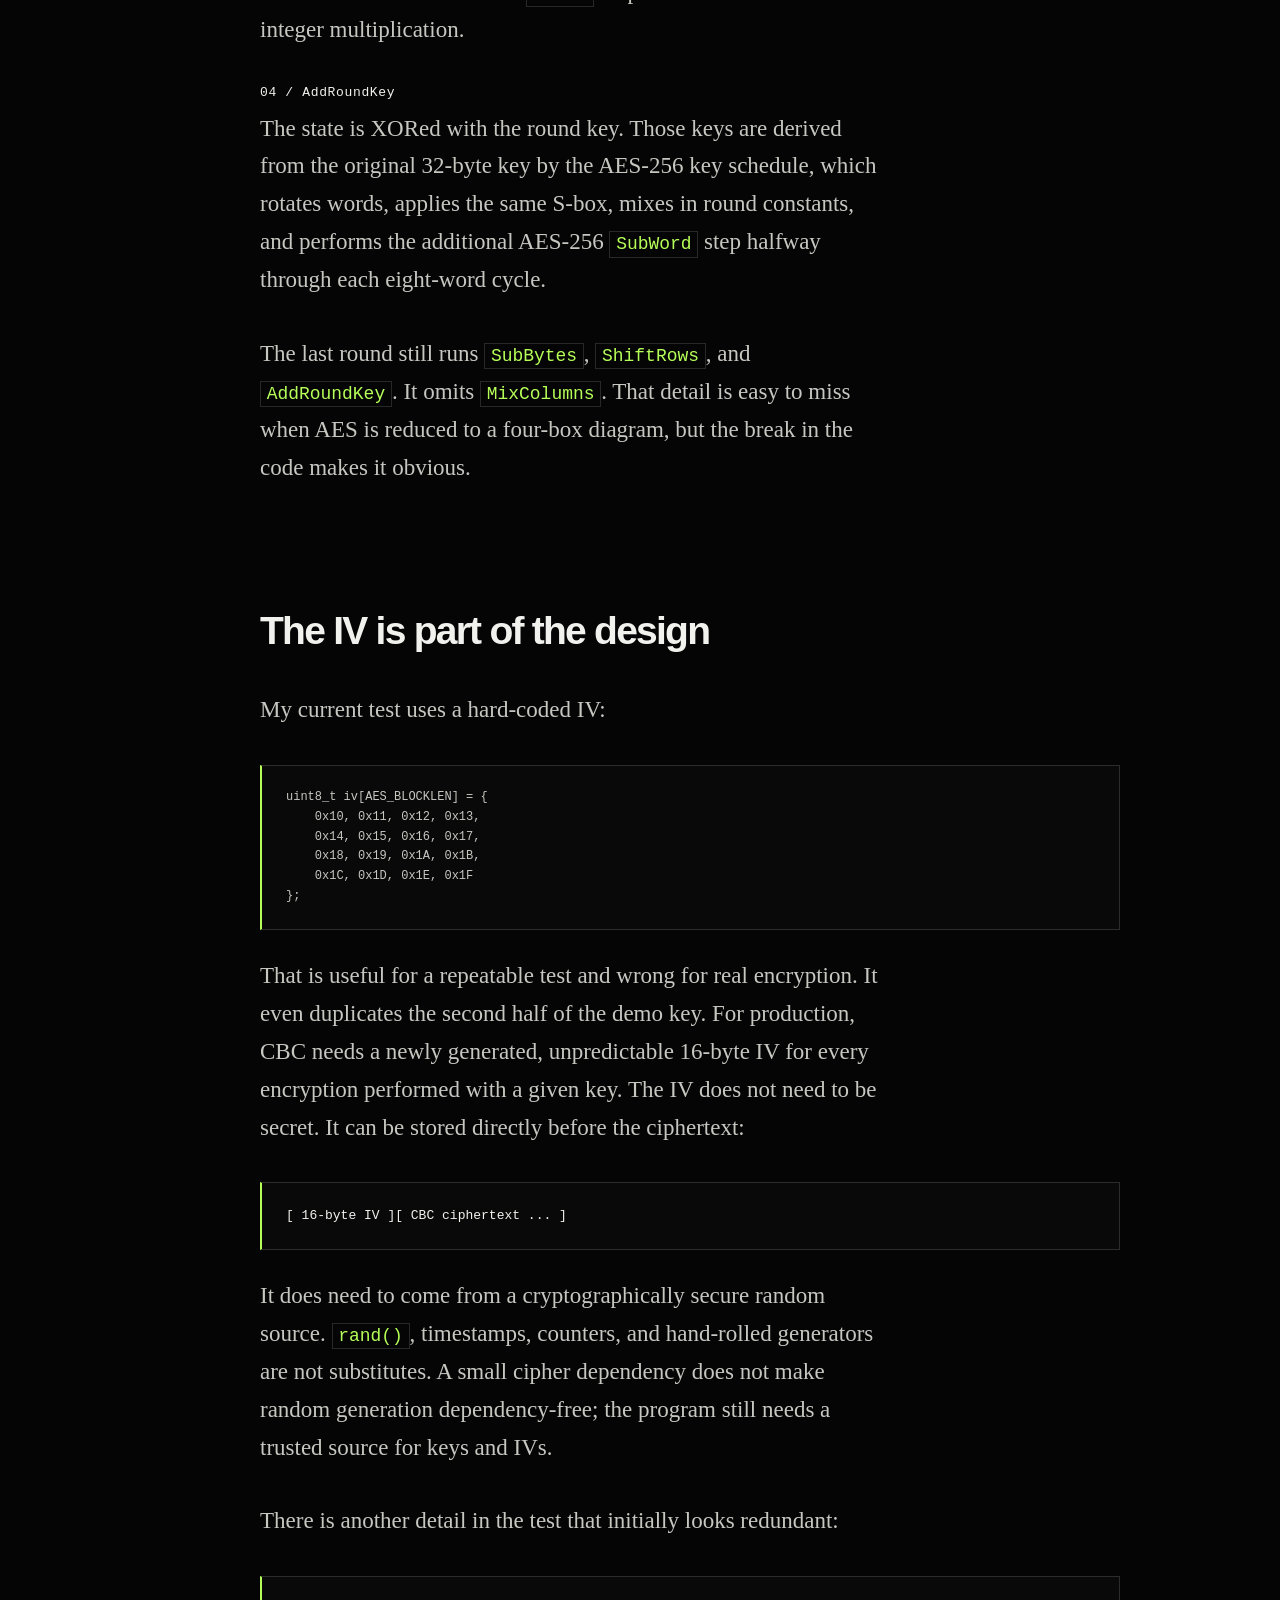
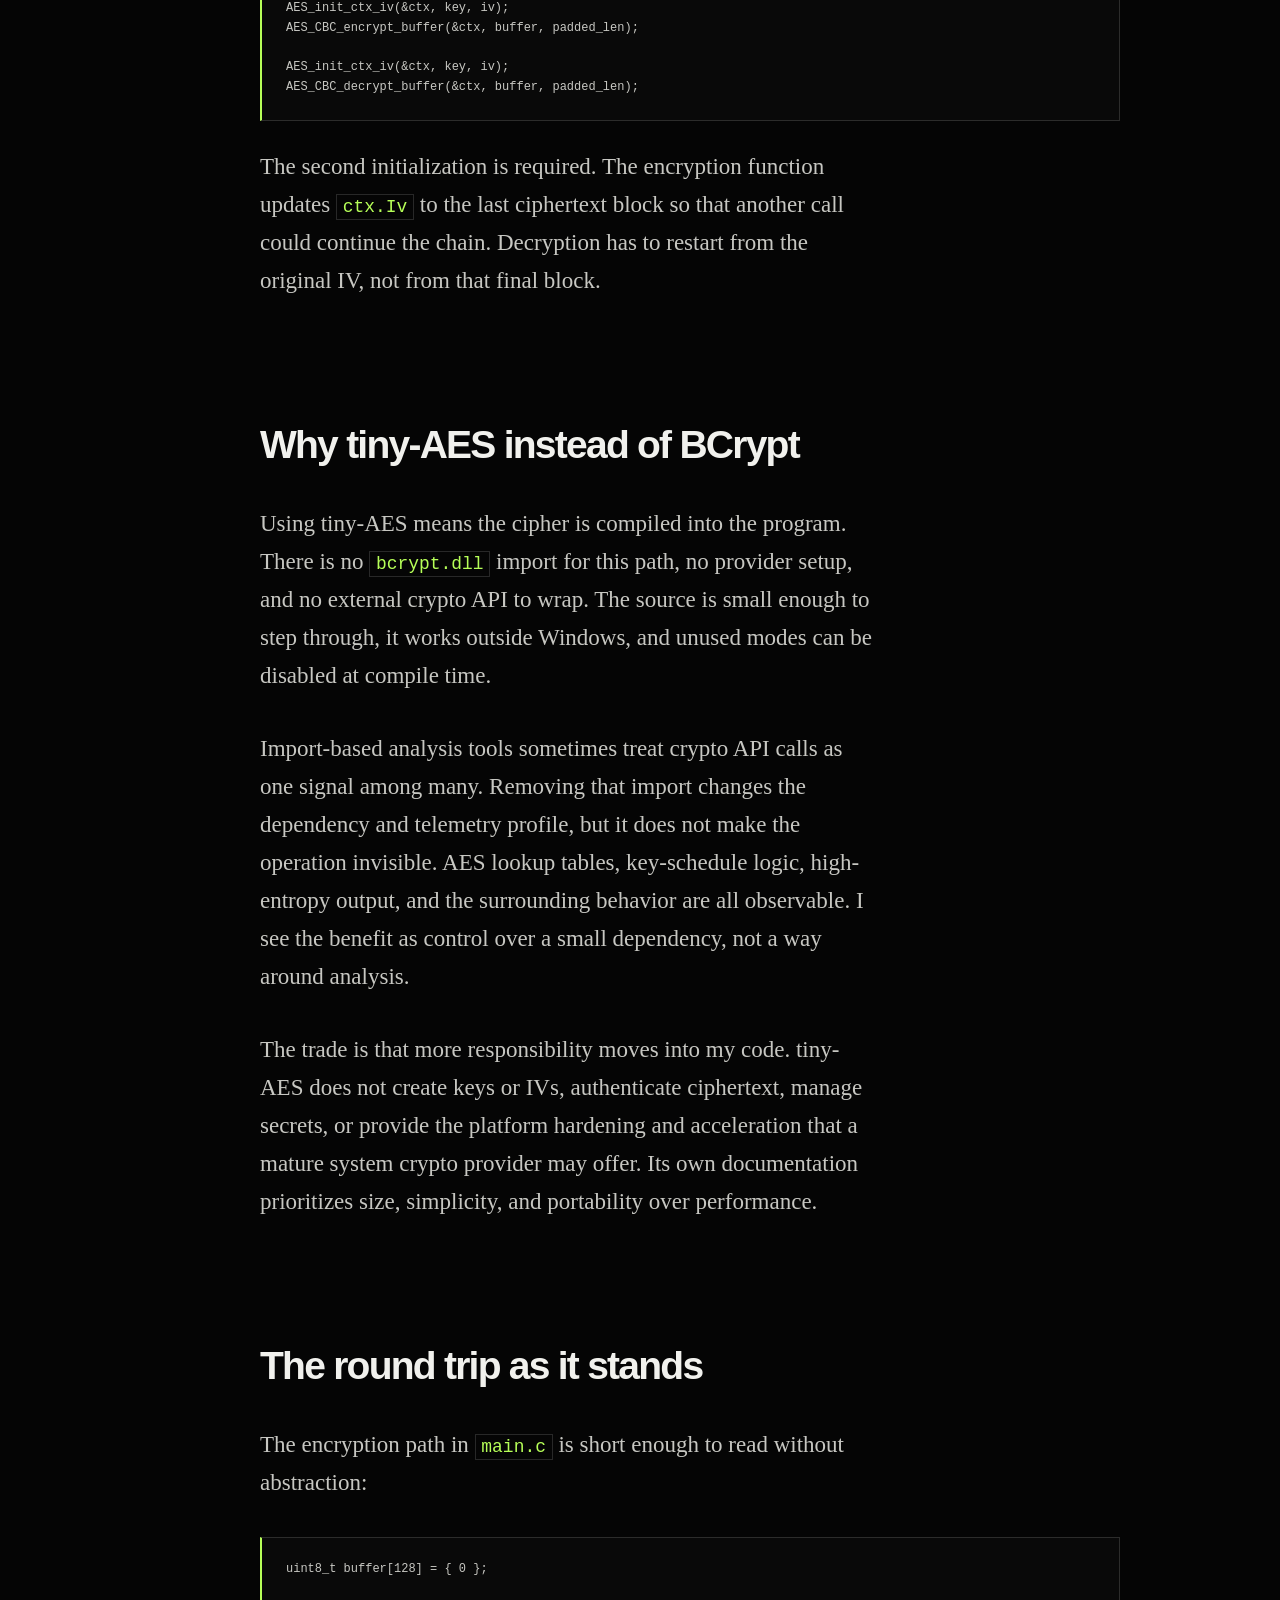
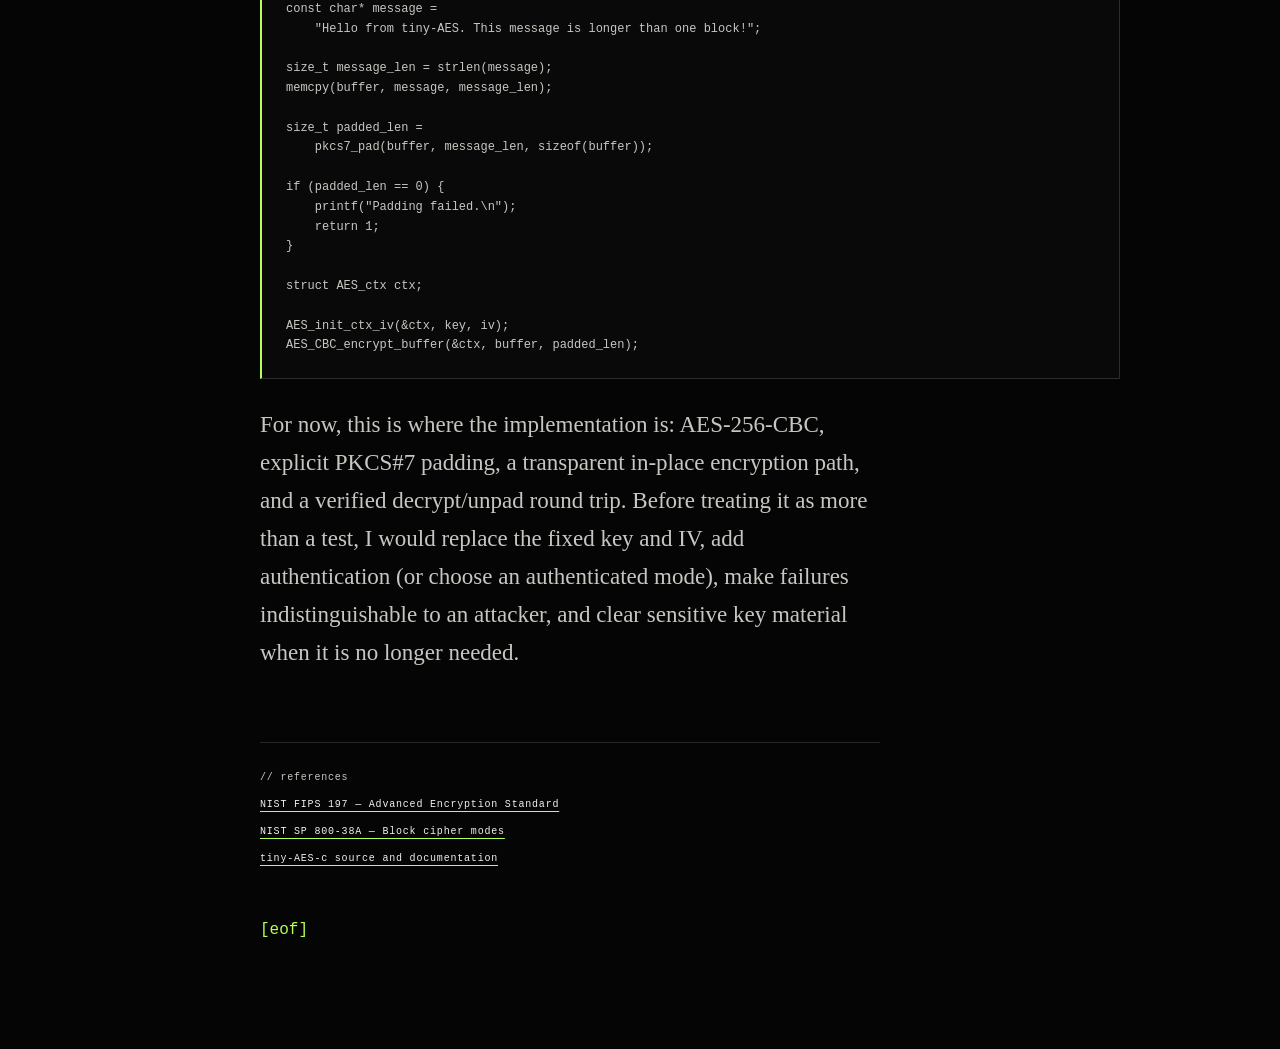
==== commit 868e37f5: "Update tiny-AES article title" ====
--- a/posts/encrypting-a-payload-with-tiny-aes.html
+++ b/posts/encrypting-a-payload-with-tiny-aes.html
@@ -8,7 +8,7 @@
       content="A close look at AES-256-CBC, PKCS#7 padding, IV handling, and the tiny-AES implementation in C."
     />
     <meta name="theme-color" content="#050505" />
-    <title>Encrypting a payload with tiny-AES — ST_M1CH43L</title>
+    <title>Hide encryption signatures from analysis — ST_M1CH43L</title>
     <link rel="icon" href="../assets/favicon.svg" type="image/svg+xml" />
     <link rel="stylesheet" href="post.css" />
   </head>
@@ -21,7 +21,7 @@
 
       <article>
         <p class="kicker">// transmission 001</p>
-        <h1>Encrypting a payload with tiny-AES</h1>
+        <h1>Hide encryption signatures from analysis</h1>
         <p class="post-meta">29.08.26 / 10 min read</p>
 
         <div class="body-copy">
